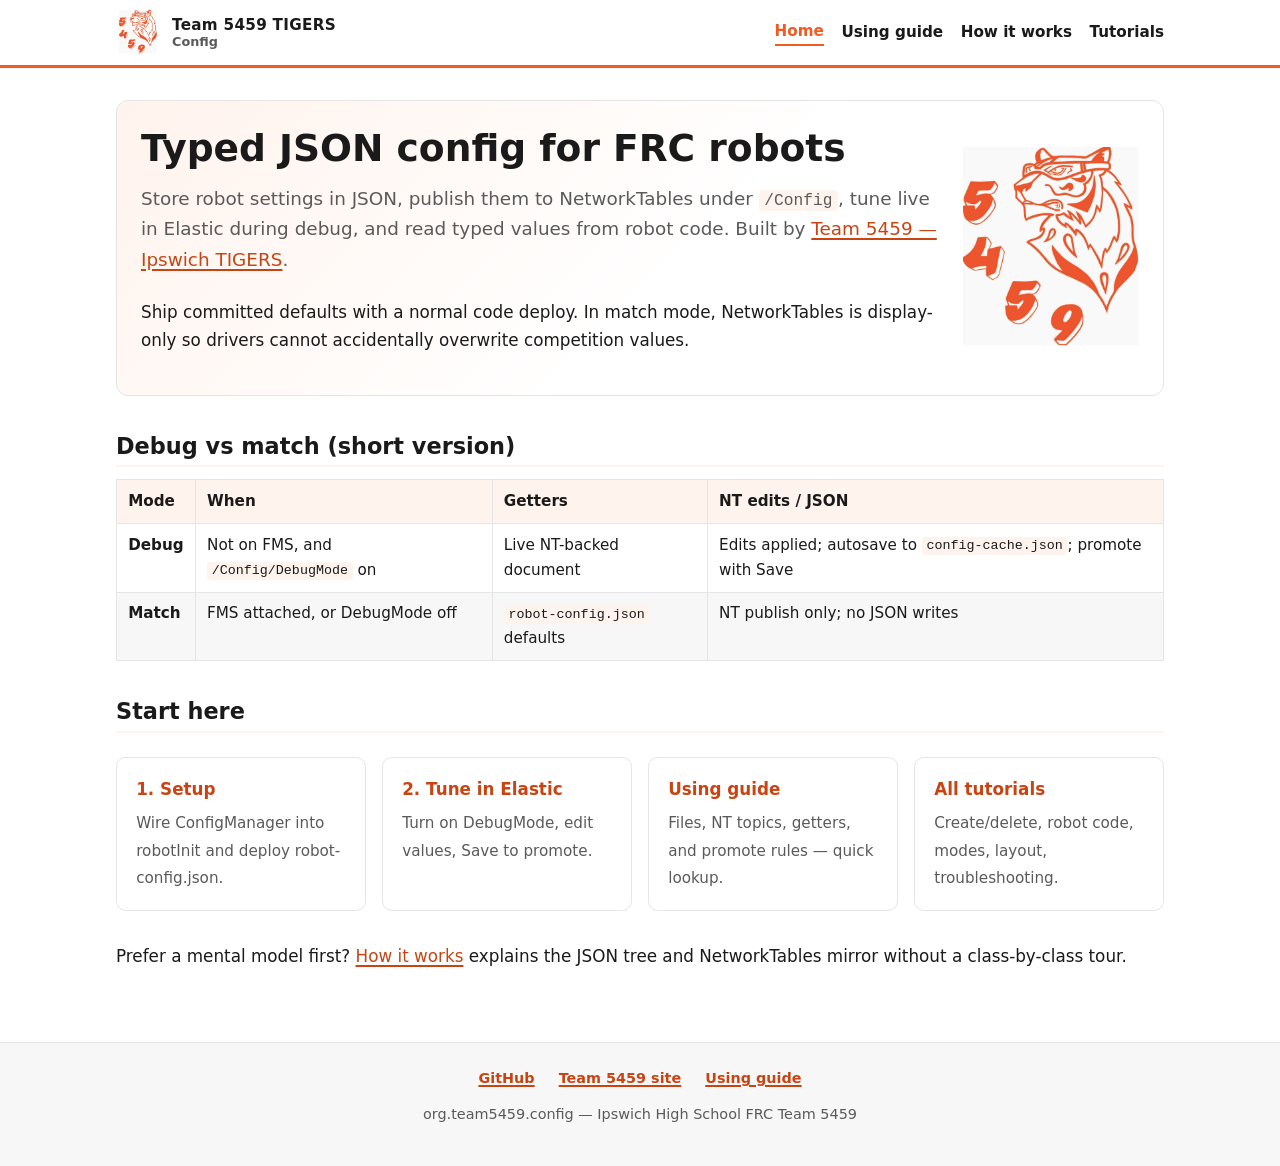
==== docs/index.html @ 5ffadcdd "docs v1" ====
<!DOCTYPE html>
<html lang="en">
  <head>
    <meta charset="utf-8" />
    <meta name="viewport" content="width=device-width, initial-scale=1" />
    <title>Team 5459 Config — Typed JSON for FRC</title>
    <meta
      name="description"
      content="Typed JSON configuration library for FRC robots: NetworkTables, Elastic tuning, and robot-code getters."
    />
    <link rel="icon" href="assets/logo-5459.png" />
    <link rel="stylesheet" href="assets/style.css" />
  </head>
  <body>
    <header class="site-header">
      <div class="header-inner">
        <a class="brand" href="index.html">
          <img src="assets/logo-5459.png" alt="Team 5459 Tigers logo" width="44" height="44" />
          <div class="brand-text">
            <strong>Team 5459 TIGERS</strong>
            <span>Config</span>
          </div>
        </a>
        <button class="nav-toggle" type="button" aria-expanded="false" aria-controls="site-nav">
          Menu
        </button>
        <nav id="site-nav" class="site-nav">
          <a href="index.html" aria-current="page">Home</a>
          <a href="using-guide.html">Using guide</a>
          <a href="how-it-works.html">How it works</a>
          <a href="tutorials/index.html">Tutorials</a>
        </nav>
      </div>
    </header>

    <main class="wide">
      <section class="hero">
        <div>
          <h1>Typed JSON config for FRC robots</h1>
          <p class="lead">
            Store robot settings in JSON, publish them to NetworkTables under
            <code>/Config</code>, tune live in Elastic during debug, and read typed values from
            robot code. Built by
            <a href="https://www.ipswich5459.com/">Team 5459 — Ipswich TIGERS</a>.
          </p>
          <p>
            Ship committed defaults with a normal code deploy. In match mode, NetworkTables is
            display-only so drivers cannot accidentally overwrite competition values.
          </p>
        </div>
        <img
          class="hero-logo"
          src="assets/logo-5459.png"
          alt="Team 5459 tiger with goggles logo"
          width="180"
          height="180"
        />
      </section>

      <h2>Debug vs match (short version)</h2>
      <table class="mode-table">
        <thead>
          <tr>
            <th>Mode</th>
            <th>When</th>
            <th>Getters</th>
            <th>NT edits / JSON</th>
          </tr>
        </thead>
        <tbody>
          <tr>
            <td><strong>Debug</strong></td>
            <td>Not on FMS, and <code>/Config/DebugMode</code> on</td>
            <td>Live NT-backed document</td>
            <td>Edits applied; autosave to <code>config-cache.json</code>; promote with Save</td>
          </tr>
          <tr>
            <td><strong>Match</strong></td>
            <td>FMS attached, or DebugMode off</td>
            <td><code>robot-config.json</code> defaults</td>
            <td>NT publish only; no JSON writes</td>
          </tr>
        </tbody>
      </table>

      <h2>Start here</h2>
      <div class="cards">
        <a class="card" href="tutorials/setup.html">
          <strong>1. Setup</strong>
          <span>Wire ConfigManager into robotInit and deploy robot-config.json.</span>
        </a>
        <a class="card" href="tutorials/elastic-tune.html">
          <strong>2. Tune in Elastic</strong>
          <span>Turn on DebugMode, edit values, Save to promote.</span>
        </a>
        <a class="card" href="using-guide.html">
          <strong>Using guide</strong>
          <span>Files, NT topics, getters, and promote rules — quick lookup.</span>
        </a>
        <a class="card" href="tutorials/index.html">
          <strong>All tutorials</strong>
          <span>Create/delete, robot code, modes, layout, troubleshooting.</span>
        </a>
      </div>

      <p>
        Prefer a mental model first?
        <a href="how-it-works.html">How it works</a> explains the JSON tree and NetworkTables
        mirror without a class-by-class tour.
      </p>
    </main>

    <footer class="site-footer">
      <div class="links">
        <a href="https://github.com/IHS-FRC-5459/2026SummerConfig">GitHub</a>
        <a href="https://www.ipswich5459.com/">Team 5459 site</a>
        <a href="using-guide.html">Using guide</a>
      </div>
      <p>org.team5459.config — Ipswich High School FRC Team 5459</p>
    </footer>

    <script>
      (function () {
        var btn = document.querySelector(".nav-toggle");
        var nav = document.getElementById("site-nav");
        if (!btn || !nav) return;
        btn.addEventListener("click", function () {
          var open = nav.classList.toggle("is-open");
          btn.setAttribute("aria-expanded", open ? "true" : "false");
        });
      })();
    </script>
  </body>
</html>
---- docs/assets/style.css ----
:root {
  --tiger: #f15a22;
  --tiger-dark: #c94412;
  --tiger-soft: #fff3ed;
  --ink: #1a1a1a;
  --muted: #5a5a5a;
  --border: #e5e5e5;
  --bg: #ffffff;
  --bg-subtle: #f7f7f7;
  --code-bg: #1e1e1e;
  --code-fg: #f5f5f5;
  --slot-bg: #ececec;
  --max: 52rem;
  --nav-h: 3.75rem;
  --font: system-ui, -apple-system, "Segoe UI", Roboto, Helvetica, Arial, sans-serif;
  --mono: ui-monospace, "Cascadia Code", "SF Mono", Consolas, monospace;
}

*,
*::before,
*::after {
  box-sizing: border-box;
}

html {
  scroll-behavior: smooth;
}

body {
  margin: 0;
  font-family: var(--font);
  font-size: 1.05rem;
  line-height: 1.65;
  color: var(--ink);
  background: var(--bg);
}

img {
  max-width: 100%;
  height: auto;
}

a {
  color: var(--tiger-dark);
  text-decoration-thickness: 1.5px;
  text-underline-offset: 0.15em;
}

a:hover {
  color: var(--tiger);
}

.site-header {
  position: sticky;
  top: 0;
  z-index: 50;
  background: var(--bg);
  border-bottom: 3px solid var(--tiger);
  box-shadow: 0 1px 0 rgba(0, 0, 0, 0.04);
}

.header-inner {
  max-width: 68rem;
  margin: 0 auto;
  padding: 0.65rem 1.25rem;
  display: flex;
  align-items: center;
  gap: 1rem;
  min-height: var(--nav-h);
}

.brand {
  display: flex;
  align-items: center;
  gap: 0.75rem;
  text-decoration: none;
  color: var(--ink);
  flex-shrink: 0;
}

.brand:hover {
  color: var(--ink);
}

.brand img {
  width: 2.75rem;
  height: 2.75rem;
  object-fit: contain;
}

.brand-text {
  display: flex;
  flex-direction: column;
  line-height: 1.2;
}

.brand-text strong {
  font-size: 0.95rem;
  letter-spacing: 0.02em;
}

.brand-text span {
  font-size: 0.8rem;
  color: var(--muted);
  font-weight: 600;
}

.nav-toggle {
  display: none;
  margin-left: auto;
  background: var(--tiger);
  color: #fff;
  border: none;
  border-radius: 0.35rem;
  padding: 0.45rem 0.75rem;
  font: inherit;
  font-weight: 600;
  cursor: pointer;
}

.nav-toggle:hover {
  background: var(--tiger-dark);
}

.site-nav {
  margin-left: auto;
  display: flex;
  flex-wrap: wrap;
  gap: 0.35rem 1.1rem;
  align-items: center;
}

.site-nav a {
  text-decoration: none;
  color: var(--ink);
  font-weight: 600;
  font-size: 0.95rem;
}

.site-nav a:hover,
.site-nav a[aria-current="page"] {
  color: var(--tiger);
}

.site-nav a[aria-current="page"] {
  border-bottom: 2px solid var(--tiger);
}

main {
  max-width: var(--max);
  margin: 0 auto;
  padding: 2rem 1.25rem 3.5rem;
}

.wide {
  max-width: 68rem;
}

h1,
h2,
h3 {
  line-height: 1.25;
  scroll-margin-top: calc(var(--nav-h) + 0.75rem);
}

h1 {
  font-size: clamp(1.75rem, 4vw, 2.35rem);
  margin: 0 0 0.75rem;
}

h2 {
  font-size: 1.4rem;
  margin: 2.25rem 0 0.75rem;
  padding-bottom: 0.35rem;
  border-bottom: 2px solid var(--tiger-soft);
}

h3 {
  font-size: 1.15rem;
  margin: 1.5rem 0 0.5rem;
}

p,
ul,
ol,
table {
  margin: 0 0 1rem;
}

ul,
ol {
  padding-left: 1.35rem;
}

li + li {
  margin-top: 0.35rem;
}

.lead {
  font-size: 1.15rem;
  color: var(--muted);
  margin-bottom: 1.5rem;
}

.hero {
  display: grid;
  gap: 1.5rem;
  align-items: center;
  margin-bottom: 2rem;
  padding: 1.5rem;
  background: linear-gradient(135deg, var(--tiger-soft), #fff 55%);
  border: 1px solid var(--border);
  border-radius: 0.75rem;
}

@media (min-width: 640px) {
  .hero {
    grid-template-columns: 1fr auto;
  }
}

.hero-logo {
  width: min(11rem, 40vw);
  justify-self: center;
}

.cards {
  display: grid;
  gap: 1rem;
  grid-template-columns: repeat(auto-fit, minmax(14rem, 1fr));
  margin: 1.5rem 0 2rem;
}

.card {
  display: block;
  padding: 1.1rem 1.2rem;
  border: 1px solid var(--border);
  border-radius: 0.6rem;
  text-decoration: none;
  color: var(--ink);
  background: var(--bg);
  transition: border-color 0.15s, box-shadow 0.15s;
}

.card:hover {
  border-color: var(--tiger);
  box-shadow: 0 4px 14px rgba(241, 90, 34, 0.12);
  color: var(--ink);
}

.card strong {
  display: block;
  color: var(--tiger-dark);
  margin-bottom: 0.35rem;
}

.card span {
  color: var(--muted);
  font-size: 0.95rem;
}

.mode-table,
.ref-table {
  width: 100%;
  border-collapse: collapse;
  font-size: 0.95rem;
  overflow-x: auto;
  display: block;
}

.mode-table th,
.mode-table td,
.ref-table th,
.ref-table td {
  border: 1px solid var(--border);
  padding: 0.55rem 0.7rem;
  text-align: left;
  vertical-align: top;
}

.mode-table th,
.ref-table th {
  background: var(--tiger-soft);
  font-weight: 700;
}

.mode-table tr:nth-child(even) td,
.ref-table tr:nth-child(even) td {
  background: var(--bg-subtle);
}

code,
kbd {
  font-family: var(--mono);
  font-size: 0.88em;
  background: var(--tiger-soft);
  padding: 0.1em 0.35em;
  border-radius: 0.25rem;
}

pre {
  background: var(--code-bg);
  color: var(--code-fg);
  padding: 1rem 1.1rem;
  border-radius: 0.5rem;
  overflow-x: auto;
  margin: 0 0 1.25rem;
  border-left: 4px solid var(--tiger);
}

pre code {
  background: none;
  color: inherit;
  padding: 0;
  font-size: 0.88rem;
  line-height: 1.5;
}

.note,
.callout {
  padding: 0.85rem 1rem;
  border-radius: 0.5rem;
  background: var(--tiger-soft);
  border-left: 4px solid var(--tiger);
  margin: 0 0 1.25rem;
}

.callout.warn {
  background: #fff8e6;
  border-left-color: #d4a017;
}

.steps {
  counter-reset: step;
  list-style: none;
  padding: 0;
}

.steps > li {
  counter-increment: step;
  position: relative;
  padding: 0.25rem 0 1.25rem 2.75rem;
  border-left: 2px solid var(--tiger-soft);
  margin-left: 0.85rem;
}

.steps > li::before {
  content: counter(step);
  position: absolute;
  left: -0.9rem;
  top: 0;
  width: 1.7rem;
  height: 1.7rem;
  background: var(--tiger);
  color: #fff;
  border-radius: 50%;
  font-weight: 700;
  font-size: 0.9rem;
  display: flex;
  align-items: center;
  justify-content: center;
}

.screenshot-slot {
  margin: 1rem 0 1.5rem;
  border: 2px dashed #bdbdbd;
  border-radius: 0.6rem;
  background: var(--slot-bg);
  min-height: 10rem;
  display: flex;
  flex-direction: column;
  align-items: center;
  justify-content: center;
  padding: 1.25rem;
  text-align: center;
  color: var(--muted);
}

.screenshot-slot strong {
  display: block;
  color: var(--ink);
  margin-bottom: 0.35rem;
}

.screenshot-slot .hint {
  font-size: 0.9rem;
}

.breadcrumb {
  font-size: 0.9rem;
  color: var(--muted);
  margin-bottom: 1rem;
}

.breadcrumb a {
  color: var(--muted);
  text-decoration: none;
}

.breadcrumb a:hover {
  color: var(--tiger);
}

.tutorial-list {
  list-style: none;
  padding: 0;
}

.tutorial-list li {
  margin: 0 0 0.75rem;
  padding: 0.9rem 1rem;
  border: 1px solid var(--border);
  border-radius: 0.5rem;
}

.tutorial-list a {
  font-weight: 700;
  text-decoration: none;
  color: var(--tiger-dark);
}

.tutorial-list a:hover {
  color: var(--tiger);
}

.tutorial-list p {
  margin: 0.35rem 0 0;
  color: var(--muted);
  font-size: 0.95rem;
}

.site-footer {
  border-top: 1px solid var(--border);
  background: var(--bg-subtle);
  padding: 1.5rem 1.25rem;
  text-align: center;
  color: var(--muted);
  font-size: 0.9rem;
}

.site-footer a {
  font-weight: 600;
}

.site-footer .links {
  display: flex;
  flex-wrap: wrap;
  gap: 0.75rem 1.5rem;
  justify-content: center;
  margin-bottom: 0.75rem;
}

@media (max-width: 720px) {
  .nav-toggle {
    display: inline-block;
  }

  .site-nav {
    display: none;
    width: 100%;
    flex-direction: column;
    align-items: flex-start;
    margin: 0;
    padding: 0.5rem 0 0.75rem;
    gap: 0.65rem;
  }

  .site-nav.is-open {
    display: flex;
  }

  .header-inner {
    flex-wrap: wrap;
  }
}
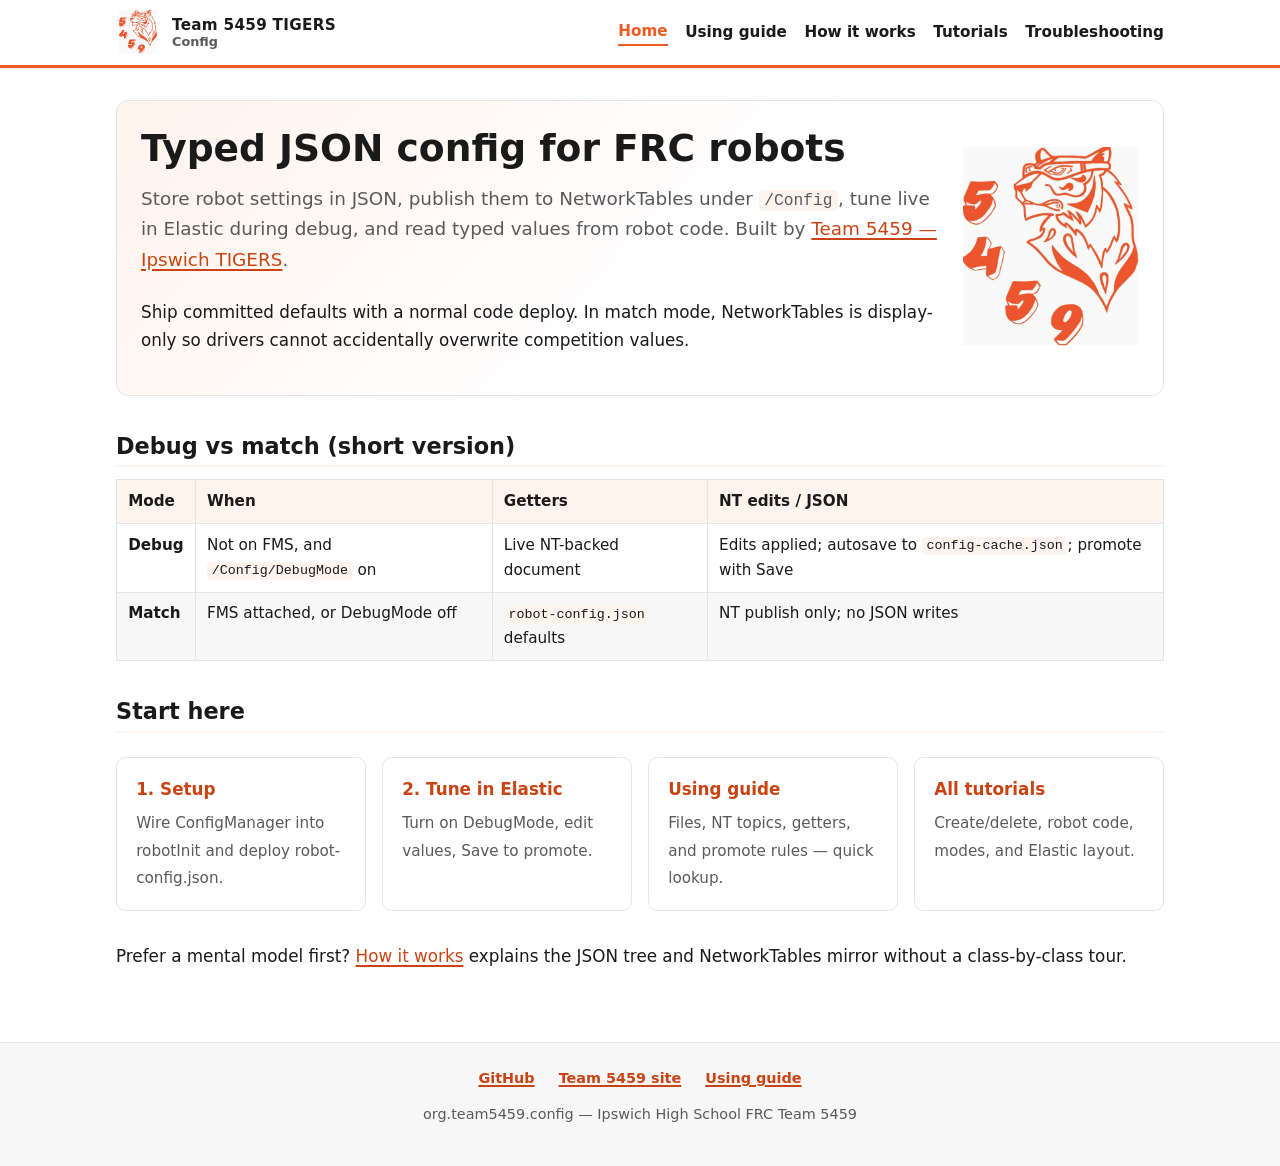
==== commit 26a06379: "Added screenshots, still need a couple more" ====
--- a/docs/index.html
+++ b/docs/index.html
@@ -29,6 +29,7 @@
           <a href="using-guide.html">Using guide</a>
           <a href="how-it-works.html">How it works</a>
           <a href="tutorials/index.html">Tutorials</a>
+          <a href="troubleshooting.html">Troubleshooting</a>
         </nav>
       </div>
     </header>
@@ -99,7 +100,7 @@
         </a>
         <a class="card" href="tutorials/index.html">
           <strong>All tutorials</strong>
-          <span>Create/delete, robot code, modes, layout, troubleshooting.</span>
+          <span>Create/delete, robot code, modes, and Elastic layout.</span>
         </a>
       </div>
 
--- a/docs/assets/style.css
+++ b/docs/assets/style.css
@@ -386,6 +386,24 @@
   font-size: 0.9rem;
 }
 
+.screenshot {
+  margin: 1rem 0 1.5rem;
+}
+
+.screenshot img {
+  display: block;
+  width: 100%;
+  border: 1px solid var(--border);
+  border-radius: 0.5rem;
+  background: #111;
+}
+
+.screenshot figcaption {
+  margin-top: 0.5rem;
+  font-size: 0.9rem;
+  color: var(--muted);
+}
+
 .breadcrumb {
   font-size: 0.9rem;
   color: var(--muted);
